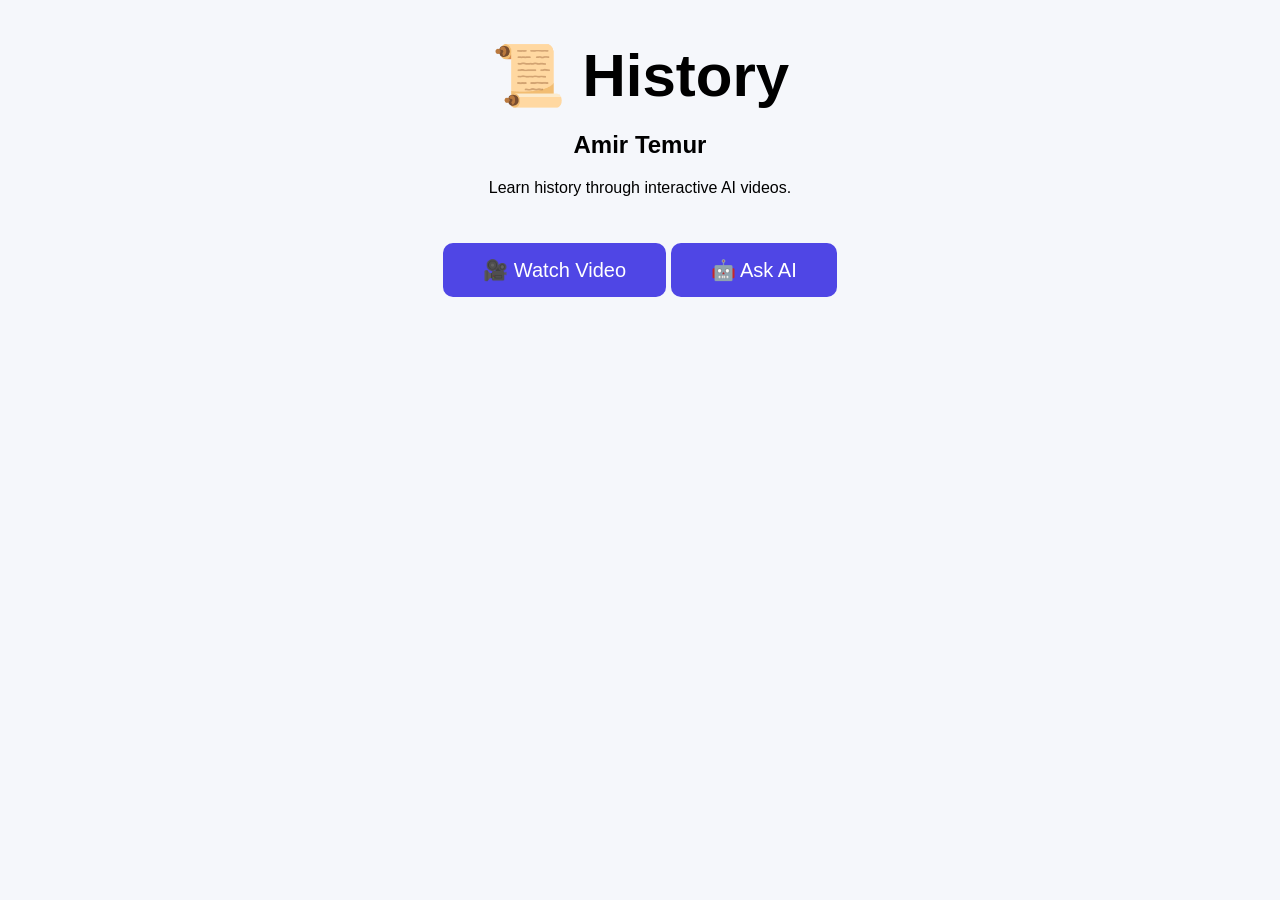
==== history.html @ c6aa4cf8 "Add history page" ====
<!DOCTYPE html>
<html lang="en">
<head>
    <meta charset="UTF-8">
    <meta name="viewport" content="width=device-width, initial-scale=1.0">
    <title>History - VividBook</title>
    <link rel="stylesheet" href="style.css">
</head>
<body>

    <h1>📜 History</h1>

    <h2>Amir Temur</h2>

    <p>
        Learn history through interactive AI videos.
    </p>

    <button>🎥 Watch Video</button>

    <button>🤖 Ask AI</button>

</body>
</html>
---- style.css ----
body{
margin:0;
font-family:Arial;
background:#f5f7fb;
text-align:center;
}

header{
padding:80px;
}

h1{
font-size:60px;
margin-bottom:10px;
}

.slogan{
font-size:28px;
font-weight:bold;
color:#4F46E5;
}

.description{
width:60%;
margin:auto;
font-size:20px;
margin-top:20px;
}

button{

margin-top:30px;

padding:15px 40px;

font-size:20px;

border:none;

border-radius:10px;

background:#4F46E5;

color:white;

cursor:pointer;

}

section{

padding:60px;

}

.cards{

display:flex;

justify-content:center;

gap:20px;

flex-wrap:wrap;

}

.card{

background:white;

padding:30px;

width:220px;

border-radius:15px;

box-shadow:0px 0px 10px rgba(0,0,0,.1);

}
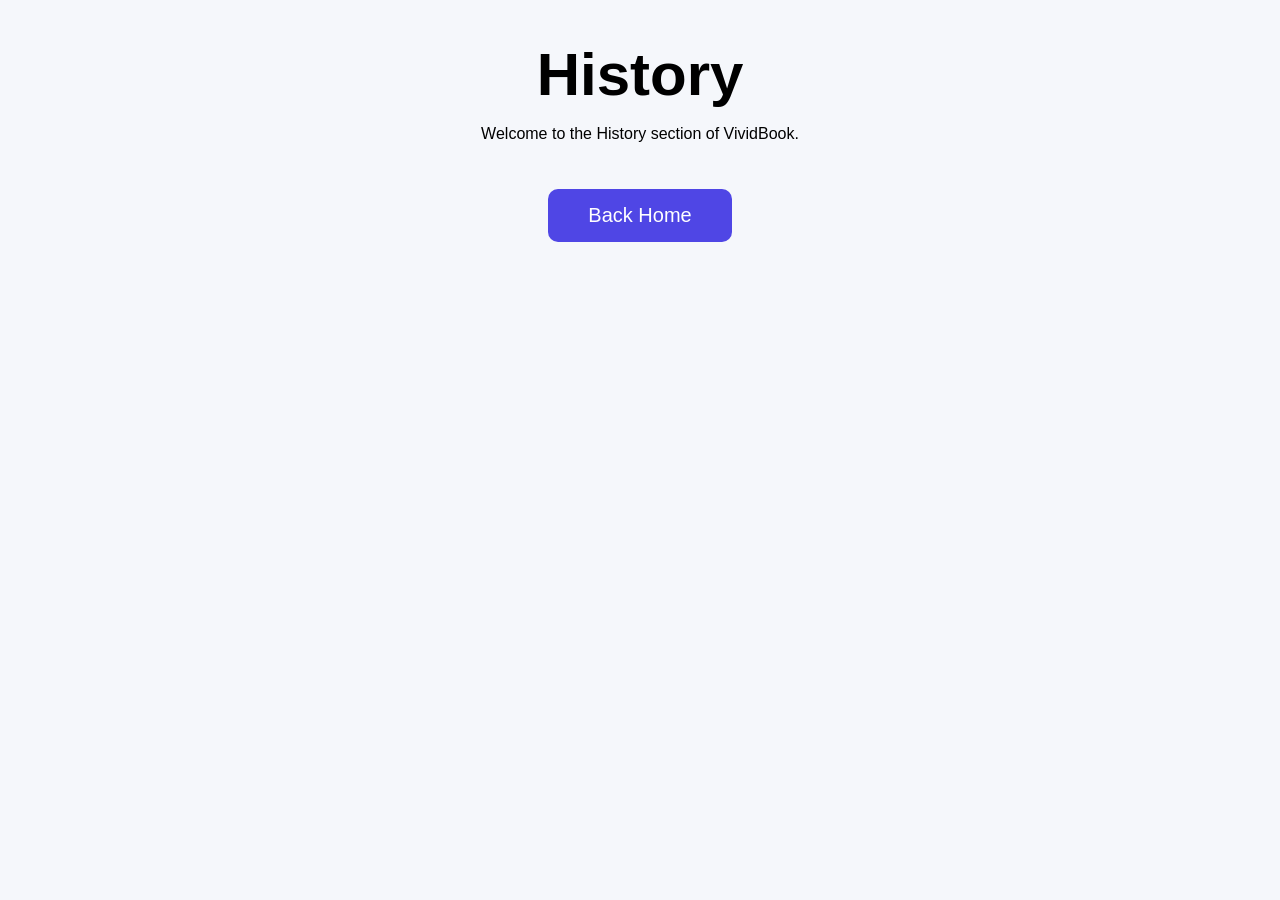
==== commit 2fd7fe76: "Added navigation menu" ====
--- a/history.html
+++ b/history.html
@@ -8,17 +8,13 @@
 </head>
 <body>
 
-    <h1>📜 History</h1>
+<h1>History</h1>
 
-    <h2>Amir Temur</h2>
+<p>Welcome to the History section of VividBook.</p>
 
-    <p>
-        Learn history through interactive AI videos.
-    </p>
-
-    <button>🎥 Watch Video</button>
-
-    <button>🤖 Ask AI</button>
+<a href="index.html">
+    <button>Back Home</button>
+</a>
 
 </body>
 </html>
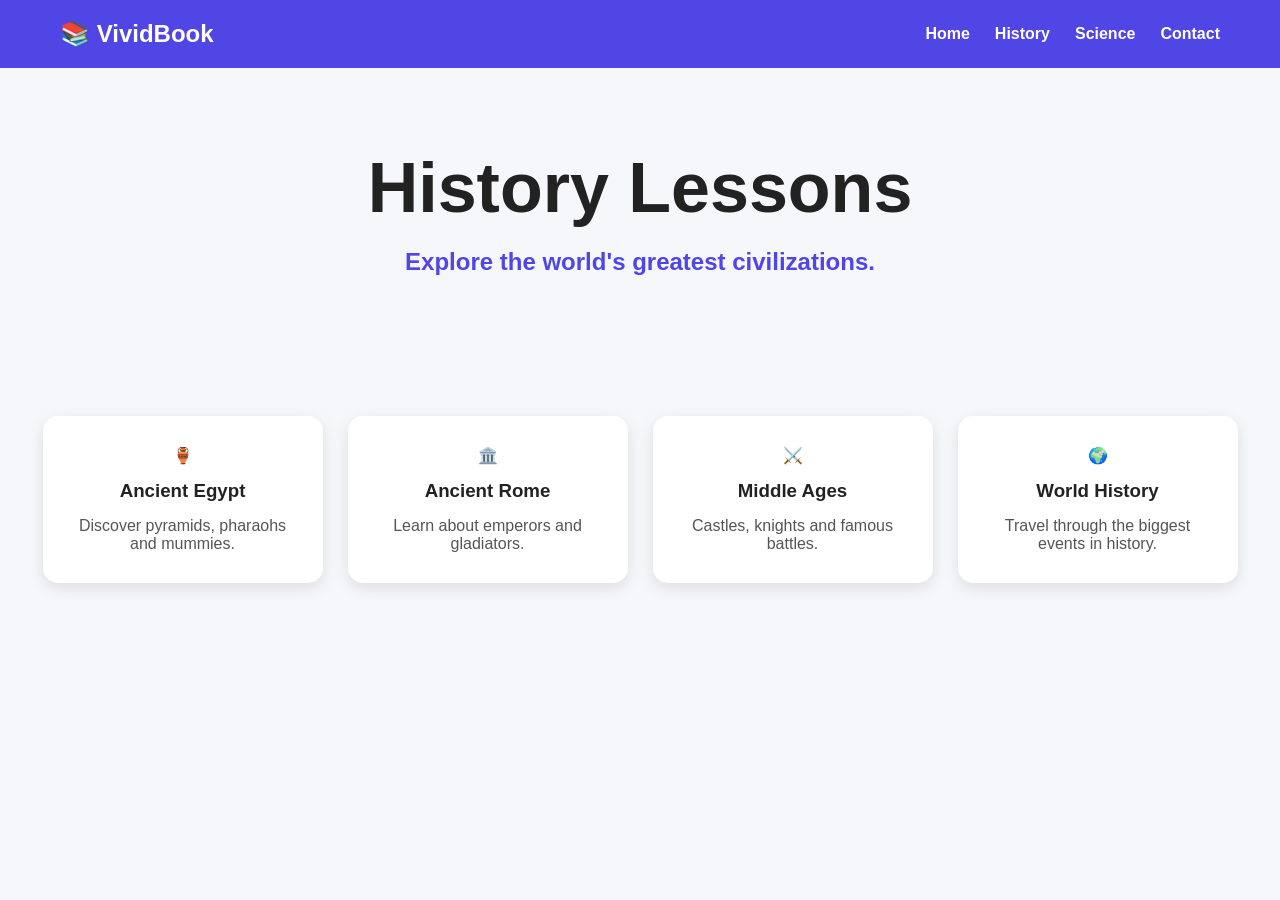
==== commit de785697: "Update history page" ====
--- a/history.html
+++ b/history.html
@@ -3,18 +3,61 @@
 <head>
     <meta charset="UTF-8">
     <meta name="viewport" content="width=device-width, initial-scale=1.0">
-    <title>History - VividBook</title>
+    <title>History | VividBook</title>
     <link rel="stylesheet" href="style.css">
 </head>
 <body>
 
-<h1>History</h1>
+<nav>
+    <h2>📚 VividBook</h2>
 
-<p>Welcome to the History section of VividBook.</p>
+    <div class="menu">
+        <a href="index.html">Home</a>
+        <a href="history.html">History</a>
+        <a href="#">Science</a>
+        <a href="#">Contact</a>
+    </div>
+</nav>
 
-<a href="index.html">
-    <button>Back Home</button>
-</a>
+<header>
+    <h1>History Lessons</h1>
+
+    <p class="slogan">
+        Explore the world's greatest civilizations.
+    </p>
+</header>
+
+<section>
+
+    <div class="cards">
+
+        <div class="card">
+            🏺
+            <h3>Ancient Egypt</h3>
+            <p>Discover pyramids, pharaohs and mummies.</p>
+        </div>
+
+        <div class="card">
+            🏛️
+            <h3>Ancient Rome</h3>
+            <p>Learn about emperors and gladiators.</p>
+        </div>
+
+        <div class="card">
+            ⚔️
+            <h3>Middle Ages</h3>
+            <p>Castles, knights and famous battles.</p>
+        </div>
+
+        <div class="card">
+            🌍
+            <h3>World History</h3>
+            <p>Travel through the biggest events in history.</p>
+        </div>
+
+    </div>
+
+</section>
 
 </body>
 </html>
--- a/style.css
+++ b/style.css
@@ -1,80 +1,163 @@
-body{
-margin:0;
-font-family:Arial;
-background:#f5f7fb;
-text-align:center;
+*{
+    margin:0;
+    padding:0;
+    box-sizing:border-box;
+    font-family:Arial, sans-serif;
 }
 
-header{
-padding:80px;
+body{
+    background:#f5f7fb;
+    color:#222;
 }
 
-h1{
-font-size:60px;
-margin-bottom:10px;
+/* Navbar */
+
+nav{
+    display:flex;
+    justify-content:space-between;
+    align-items:center;
+    padding:20px 60px;
+    background:#4F46E5;
+}
+
+nav h2{
+    color:white;
+}
+
+.menu{
+    display:flex;
+    gap:25px;
+}
+
+.menu a{
+    color:white;
+    text-decoration:none;
+    font-weight:bold;
+    transition:0.3s;
+}
+
+.menu a:hover{
+    color:#FFD700;
+}
+
+/* Header */
+
+header{
+    text-align:center;
+    padding:80px 20px;
+}
+
+header h1{
+    font-size:70px;
+    margin-bottom:20px;
 }
 
 .slogan{
-font-size:28px;
-font-weight:bold;
-color:#4F46E5;
+    color:#4F46E5;
+    font-size:24px;
+    font-weight:bold;
 }
 
 .description{
-width:60%;
-margin:auto;
-font-size:20px;
-margin-top:20px;
+    width:60%;
+    margin:auto;
+    font-size:20px;
+    margin-top:20px;
 }
 
 button{
-
-margin-top:30px;
-
-padding:15px 40px;
-
-font-size:20px;
-
-border:none;
-
-border-radius:10px;
-
-background:#4F46E5;
-
-color:white;
-
-cursor:pointer;
-
+    margin-top:30px;
+    background:#4F46E5;
+    color:white;
+    border:none;
+    padding:15px 35px;
+    border-radius:10px;
+    font-size:18px;
+    cursor:pointer;
+    transition:0.3s;
 }
 
-section{
-
-padding:60px;
-
+button:hover{
+    background:#3730a3;
+    transform:scale(1.08);
 }
 
+/* Section */
+
+section{
+    padding:60px 20px;
+}
+
+section h2{
+    text-align:center;
+    margin-bottom:40px;
+    font-size:42px;
+}
+
+/* Cards */
+
 .cards{
-
-display:flex;
-
-justify-content:center;
-
-gap:20px;
-
-flex-wrap:wrap;
-
+    display:flex;
+    justify-content:center;
+    gap:25px;
+    flex-wrap:wrap;
 }
 
 .card{
+    width:280px;
+    background:white;
+    border-radius:15px;
+    padding:30px;
+    text-align:center;
+    box-shadow:0 5px 15px rgba(0,0,0,0.1);
+    transition:0.3s;
+}
 
-background:white;
+.card:hover{
+    transform:translateY(-10px);
+}
 
-padding:30px;
+.card h3{
+    margin:15px 0;
+}
 
-width:220px;
+.card p{
+    color:#555;
+}
 
-border-radius:15px;
+/* Mobile */
 
-box-shadow:0px 0px 10px rgba(0,0,0,.1);
+@media(max-width:768px){
 
+    nav{
+        flex-direction:column;
+        gap:15px;
+    }
+
+    .menu{
+        flex-direction:column;
+        text-align:center;
+    }
+
+    header h1{
+        font-size:45px;
+    }
+
+    .description{
+        width:90%;
+    }
+}
+
+/* Footer */
+
+footer{
+    background:#4F46E5;
+    color:white;
+    text-align:center;
+    padding:25px;
+    margin-top:80px;
+}
+
+footer p{
+    font-size:16px;
 }
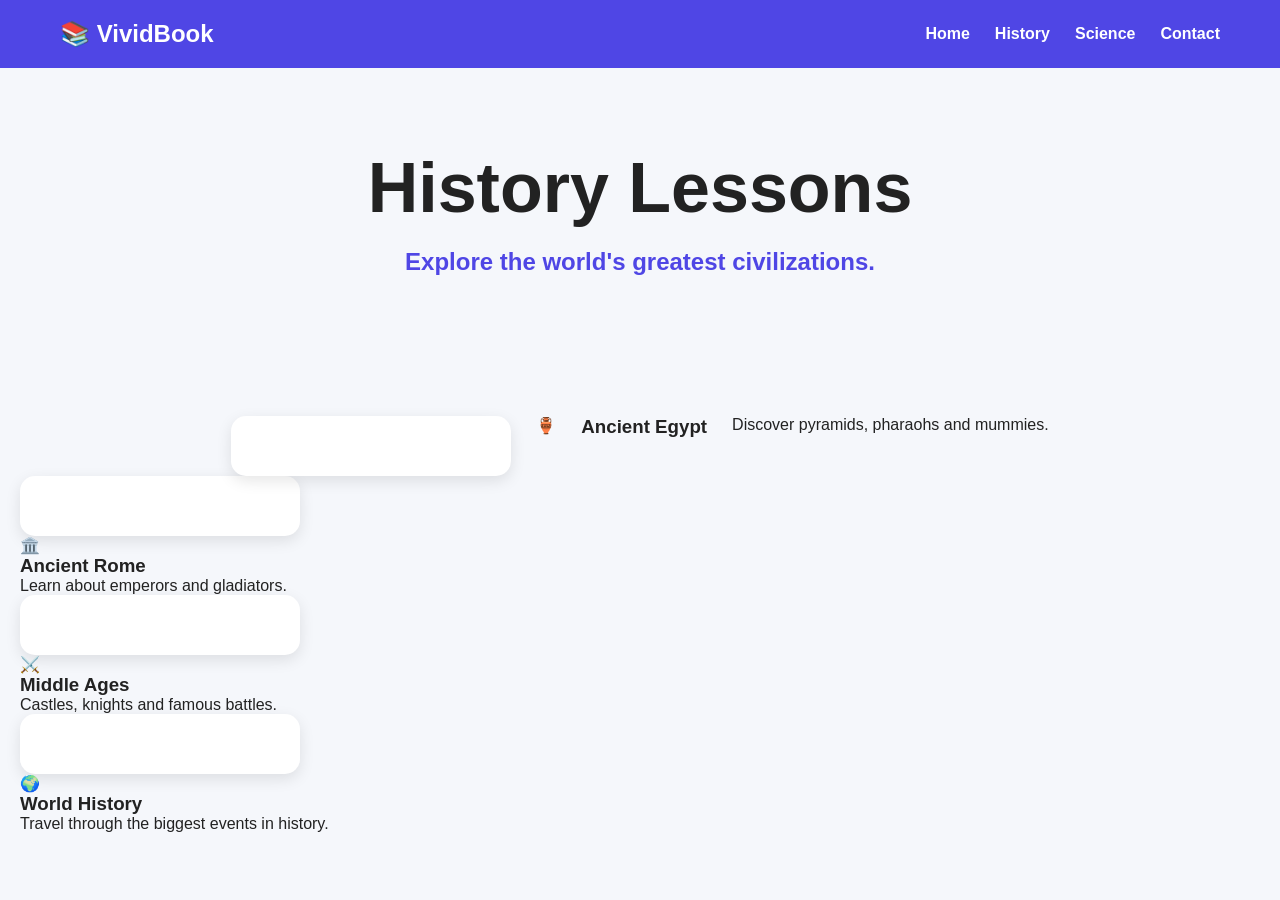
==== commit df78af3b: "Day 11 - JavaScript" ====
--- a/history.html
+++ b/history.html
@@ -31,25 +31,25 @@
 
     <div class="cards">
 
-        <div class="card">
+        <div class="card" onclick="showMessage('Ancient Egypt')"></div>
             🏺
             <h3>Ancient Egypt</h3>
             <p>Discover pyramids, pharaohs and mummies.</p>
         </div>
 
-        <div class="card">
+        <div class="card" onclick="showMessage('Ancient Rome')"></div>
             🏛️
             <h3>Ancient Rome</h3>
             <p>Learn about emperors and gladiators.</p>
         </div>
 
-        <div class="card">
+        <div class="card" onclick="showMessage('Middle Ages')"></div>
             ⚔️
             <h3>Middle Ages</h3>
             <p>Castles, knights and famous battles.</p>
         </div>
 
-        <div class="card">
+        <div class="card" onclick="showMessage('World History')"></div>
             🌍
             <h3>World History</h3>
             <p>Travel through the biggest events in history.</p>
@@ -59,5 +59,7 @@
 
 </section>
 
+<script src="script.js"></script>
+
 </body>
 </html>
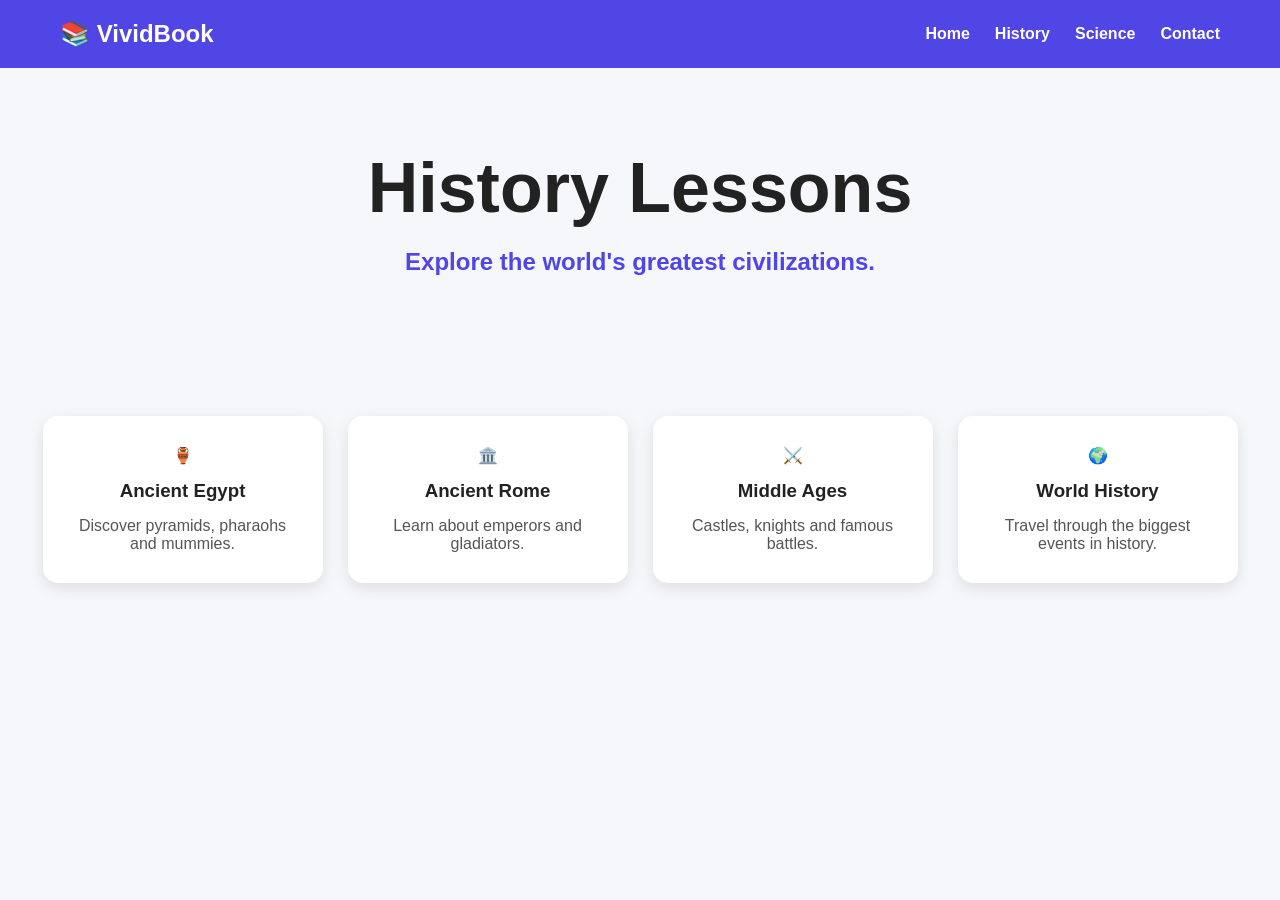
==== commit 8af2d1d8: "Day 11 - JavaScript" ====
--- a/history.html
+++ b/history.html
@@ -31,25 +31,25 @@
 
     <div class="cards">
 
-        <div class="card" onclick="showMessage('Ancient Egypt')"></div>
+        <div class="card" onclick="showMessage('Ancient Egypt')">
             🏺
             <h3>Ancient Egypt</h3>
             <p>Discover pyramids, pharaohs and mummies.</p>
         </div>
 
-        <div class="card" onclick="showMessage('Ancient Rome')"></div>
+        <div class="card" onclick="showMessage('Ancient Rome')">
             🏛️
             <h3>Ancient Rome</h3>
             <p>Learn about emperors and gladiators.</p>
         </div>
 
-        <div class="card" onclick="showMessage('Middle Ages')"></div>
+        <div class="card" onclick="showMessage('Middle Ages')">
             ⚔️
             <h3>Middle Ages</h3>
             <p>Castles, knights and famous battles.</p>
         </div>
 
-        <div class="card" onclick="showMessage('World History')"></div>
+        <div class="card" onclick="showMessage('World History')">
             🌍
             <h3>World History</h3>
             <p>Travel through the biggest events in history.</p>
